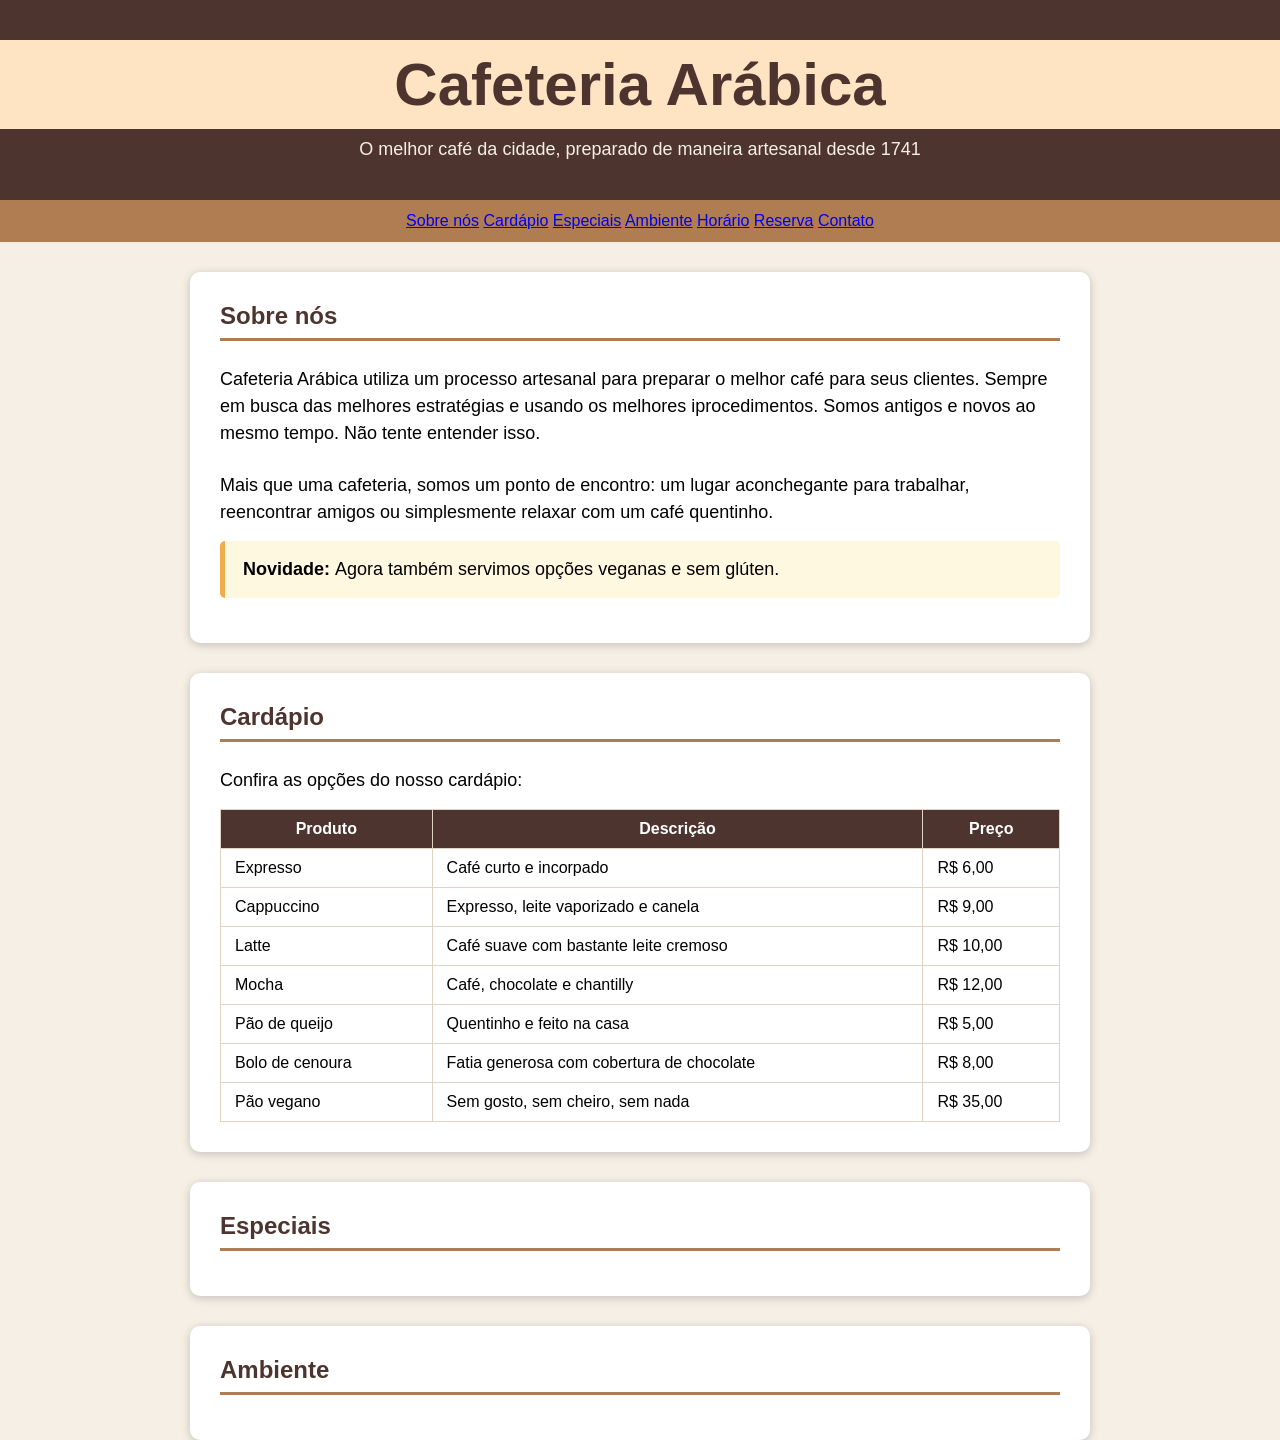
==== index.html @ 1ce94ddb "19/10 - Sobre nós e Cardápio" ====
<!DOCTYPE html>
<html lang="pt-BR">

<head>
    <meta charset="UTF-8">
    <meta name="viewport" content="width=device-width, initial-scale=1.0">
    <title>Aula de HTML e CSS</title>
    <link rel="stylesheet" href="style.css">
</head>

<body>

    <!-- Cabeçalho -->

    <header>
        <h1>Cafeteria Arábica</h1>
        <p>O melhor café da cidade, preparado de maneira artesanal desde 1741</p>
    </header>

    <nav>
        <a href="#sobre">Sobre nós</a>
        <a href="#cardapio">Cardápio</a>
        <a href="#especiais">Especiais</a>
        <a href="#ambiente">Ambiente</a>
        <a href="#">Horário</a>
        <a href="#">Reserva</a>
        <a href="#">Contato</a>
    </nav>

    <main>
        <section id="sobre">
            <h2>Sobre nós</h2>
            <p>Cafeteria Arábica utiliza um processo artesanal para preparar o melhor café para seus clientes. Sempre em
                busca das melhores estratégias e usando os melhores iprocedimentos. Somos antigos e novos ao mesmo
                tempo. Não tente entender isso.</p>
            <p>Mais que uma cafeteria, somos um ponto de encontro: um lugar aconchegante para trabalhar, reencontrar
                amigos ou simplesmente relaxar com um café quentinho.</p>
            <p class="dica"><strong>Novidade: </strong>Agora também servimos opções veganas e sem glúten.</p>
        </section>

        <section id="cardapio">
            <h2>Cardápio</h2>
            <p>Confira as opções do nosso cardápio:</p>
            <table>
                <thead>
                  <tr>
                    <th>Produto</th>
                    <th>Descrição</th>
                    <th>Preço</th>
                  </tr>
                </thead>

                <tbody>
                  <tr>
                    <td>Expresso</td>
                    <td>Café curto e incorpado</td>
                    <td>R$ 6,00</td>
                  </tr>
                  <tr>
                    <td>Cappuccino</td>
                    <td>Expresso, leite vaporizado e canela</td>
                    <td>R$ 9,00</td>
                  </tr>
                  <tr>
                    <td>Latte</td>
                    <td>Café suave com bastante leite cremoso</td>
                    <td>R$ 10,00</td>
                  </tr>
                  <tr>
                    <td>Mocha</td>
                    <td>Café, chocolate e chantilly</td>
                    <td>R$ 12,00</td>
                  </tr>
                  <tr>
                    <td>Pão de queijo</td>
                    <td>Quentinho e feito na casa</td>
                    <td>R$ 5,00</td>
                  </tr>
                  <tr>
                    <td>Bolo de cenoura</td>
                    <td>Fatia generosa com cobertura de chocolate</td>
                    <td>R$ 8,00</td>
                  </tr>
                  <tr>
                    <td>Pão vegano</td>
                    <td>Sem gosto, sem cheiro, sem nada</td>
                    <td>R$ 35,00</td>
                  </tr>
                </tbody>
            </table>
        </section>

        <section id="especiais">
            <h2>Especiais</h2>
        </section>

        <section id="ambiente">
            <h2>Ambiente</h2>
        </section>
    </main>

</body>

</html>
---- style.css ----
/* CSS Reset */
* {
  margin: 0;
  /* Margem externa (da borda para fora) */
  padding: 0;
  /* Margem interna (da borda para dentro) */
}

/* Variáveis para a paleta de cores */
:root {
  --cor-marrom-escuro: #4e342e;
  --cor-titulo: bisque;
  --cor-marrom-claro: #b07d52;
  --cor-fundo-pagina: #f5efe6;
  --cor-fundo-secao: #ffffff;
  --cor-sombra: rgba(0, 0, 0, 0.2);
  --cor-fonte-escura: #000000;
  --cor-fonte-clara: #ffffff;
  --cor-fundo-dica: #fff8e1;
  --cor-borda-dica: #f0ad4e;
  --cor-borda-tabela: #e0d3c4;
}


/* Regra de formatação */
main {
  width: 900px;
  /* Largura de um bloco (tag) */
  margin: 0px auto;
  /* text-align: center;     <---- */
}

body {
  font-family:
    /*'Wild Words',*/
    Georgia, Arial, Helvetica, sans-serif;
  background-color: var(--cor-fundo-pagina);
}

header {
  background-color: var(--cor-marrom-escuro);
  /* Cor do Fundo */
  color: var(--cor-fonte-clara);
  /* Cor da Face (Fonte) */
  text-align: center;
  /* Alinhamento horizontal */
  padding: 40px 0px;
  /* (Up,Right,Down,Left) */
}
header p{
  color: var(--cor-fundo-pagina);
}

h1 {
  font-size: 60px;
  color: var(--cor-marrom-escuro);
  background-color: var(--cor-titulo);
  padding: 10px;
}

p {
  font-size: 18px;
  padding-top: 10px;
}

/**/
nav {
  background-color: var(--cor-marrom-claro);
  text-align: center;
  /*margin: 10px; /* (Up,Right,Down,Left) */
  padding: 12px;
}

section {
  margin-top: 30px;
  padding: 30px;
  background-color: var(--cor-fundo-secao);
  box-shadow: 0px 2px 10px var(--cor-sombra);
  border-radius: 10px;
  /* Cantos arredondados */
  /*
deslocamento horizontal
deslocamento vertical
desfoque
*/
}

section h2 {
  color: var(--cor-marrom-escuro);
  border-bottom: 3px solid var(--cor-marrom-claro);
  margin-bottom: 15px;
  padding-bottom: 8px;
}

section p {
  margin-bottom: 15px;
  line-height: 150%;
}

/* Criar uma classe no CSS */
.dica {
  background-color: var(--cor-fundo-dica);
  border-left: 5px solid var(--cor-borda-dica);
  /* padding-left: +5px; */
  padding: 15px 18px;
  border-radius: 5px;
}

/* FORMATAÇÃO DA TABELA */
table{
  width: 100%; /* Ocupa a section inteira */
  border-collapse: collapse; /* Remove os espaços entre as linhas e as colunas */
}
th, td{
  border: 1px solid var(--cor-borda-tabela);
  padding: 10px 14px;
  /* text-align: left; */
}
th{
  background-color: var(--cor-marrom-escuro);
  color: var(--cor-fonte-clara);
}

@font-face {
  font-family: 'Wild Words';
  src: url('Wild-Words-Font/Wild Words Roman.ttf') format('truetype');
  font-weight: normal;
  font-style: normal;
}

@font-face {
  font-family: 'Wild Words';
  src: url('Wild-Words-Font/Wild Words Italic.ttf') format('truetype');
  font-weight: normal;
  font-style: italic;
}

@font-face {
  font-family: 'Wild Words';
  src: url('Wild-Words-Font/Wild Words Bold Italic.ttf') format('truetype');
  font-weight: bold;
  font-style: italic;
}
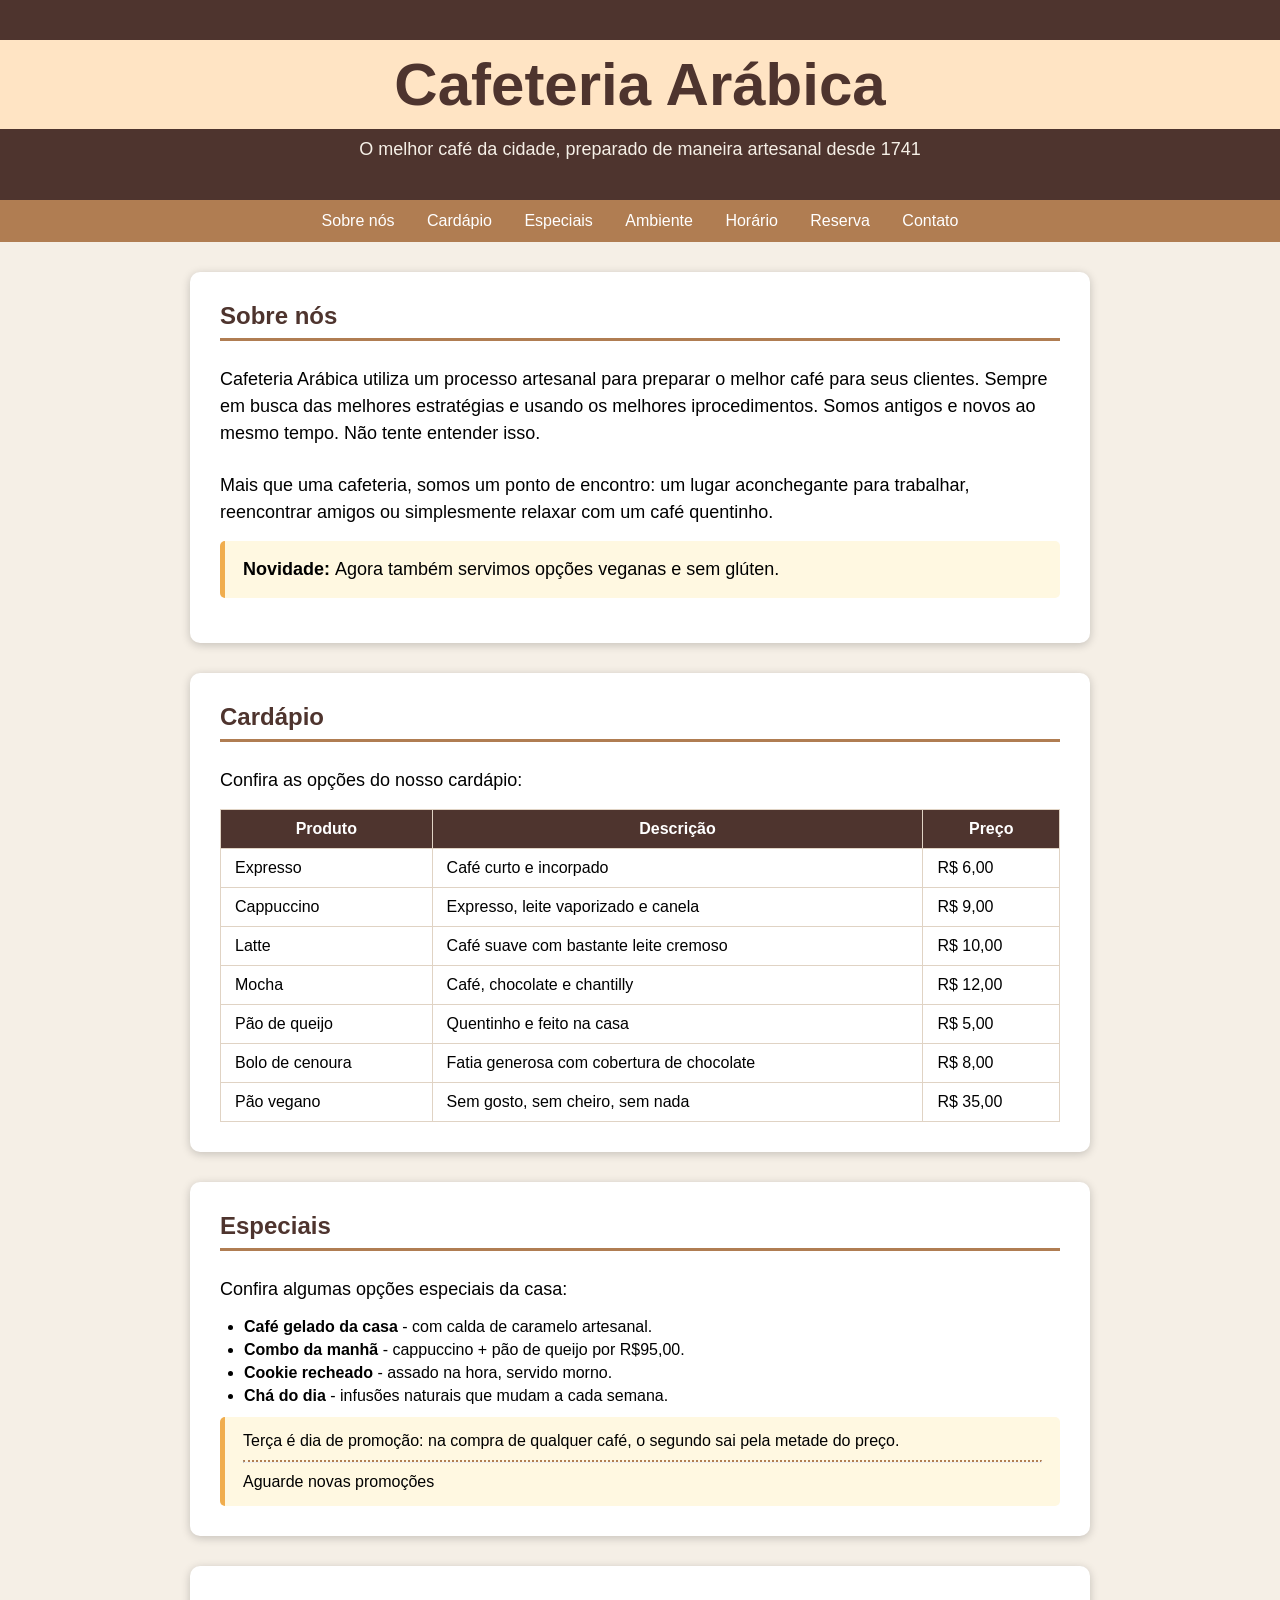
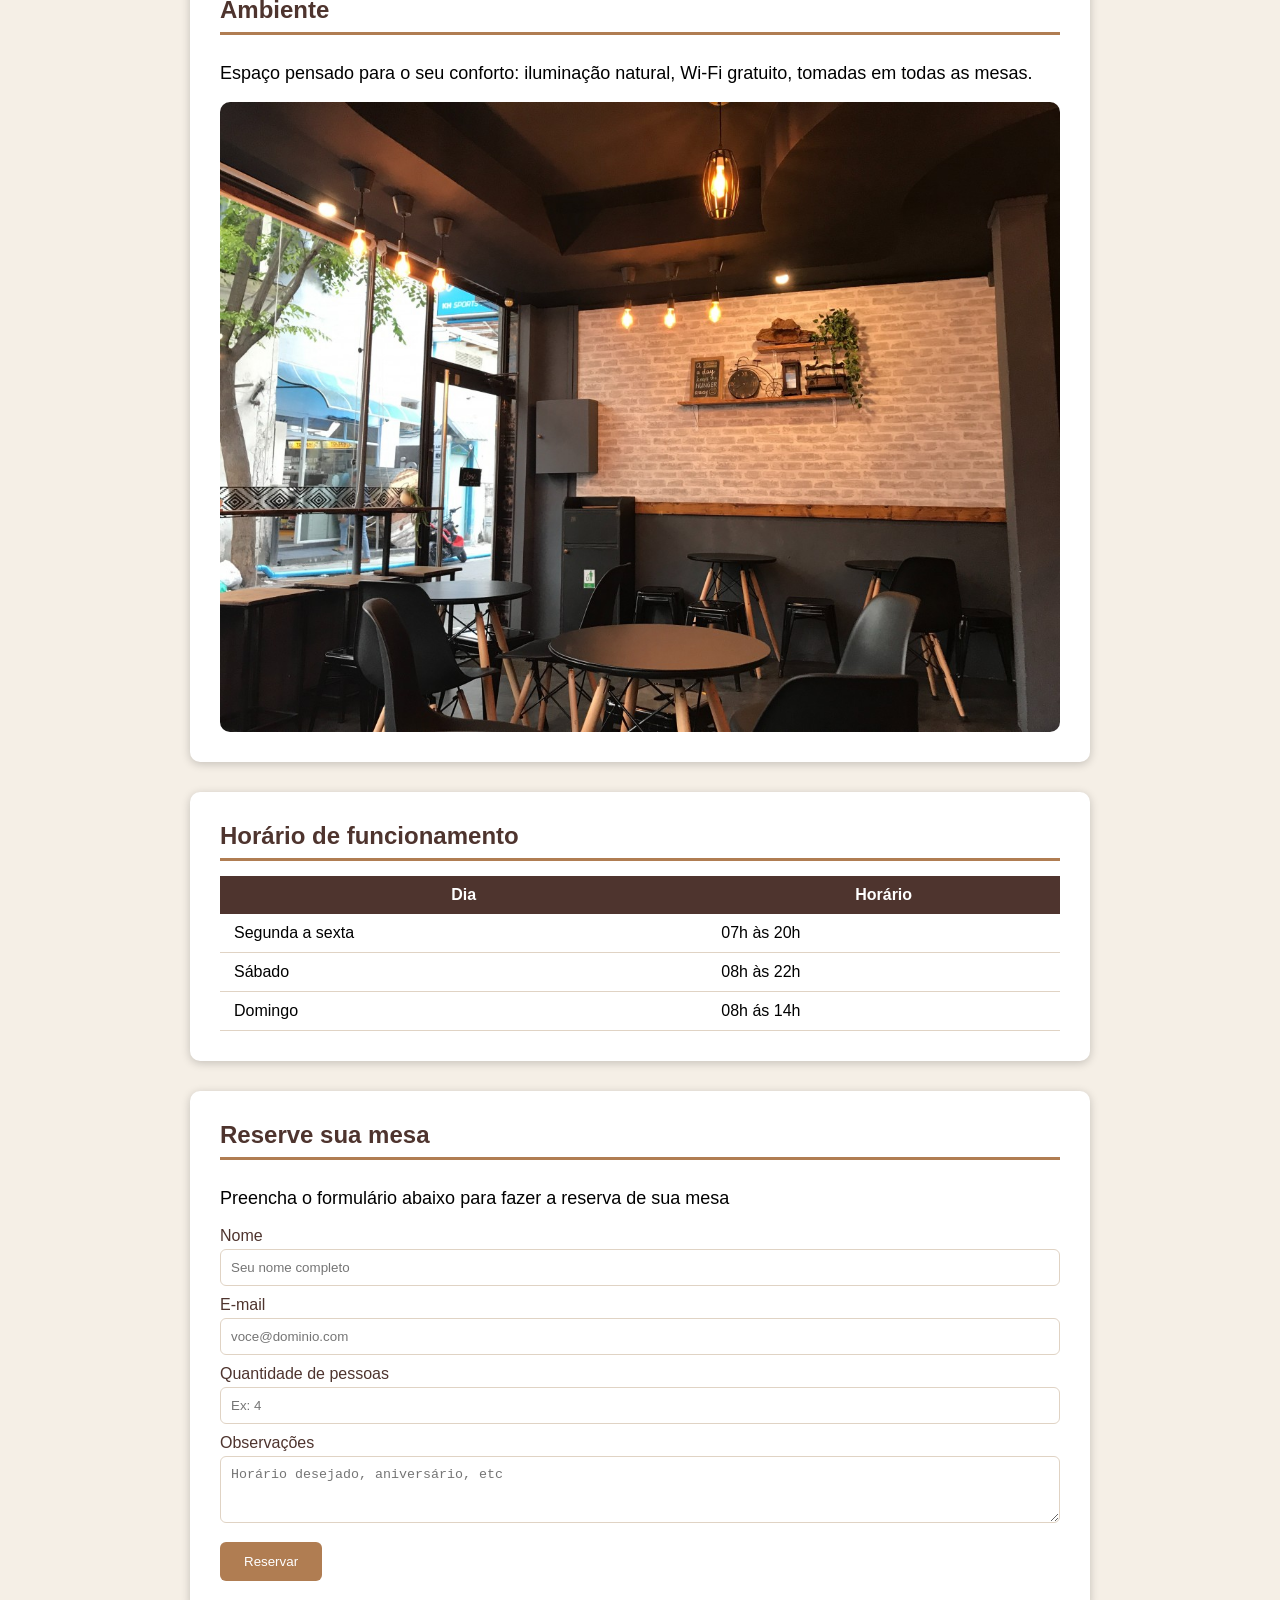
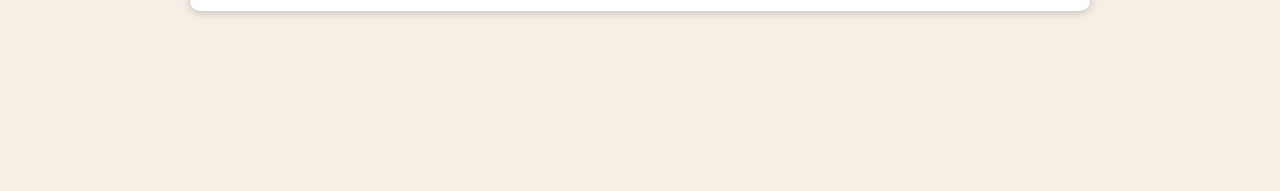
==== commit 9953e699: "28/10 - Horario e Reserva" ====
--- a/index.html
+++ b/index.html
@@ -22,8 +22,8 @@
         <a href="#cardapio">Cardápio</a>
         <a href="#especiais">Especiais</a>
         <a href="#ambiente">Ambiente</a>
-        <a href="#">Horário</a>
-        <a href="#">Reserva</a>
+        <a href="#horario">Horário</a>
+        <a href="#reserva">Reserva</a>
         <a href="#">Contato</a>
     </nav>
 
@@ -92,12 +92,93 @@
 
         <section id="especiais">
             <h2>Especiais</h2>
+            <p>Confira algumas opções especiais da casa:</p>
+            <ul>
+              <li><strong>Café gelado da casa</strong> - com calda de caramelo artesanal.</li>
+              <li><strong>Combo da manhã</strong> - cappuccino + pão de queijo por R$95,00.</li>
+              <li><strong>Cookie recheado</strong> - assado na hora, servido morno.</li>
+              <li><strong>Chá do dia</strong> - infusões naturais que mudam a cada semana.</li>
+            </ul>
+            <div class="dica">
+              Terça é dia de promoção: na compra de qualquer café, o segundo sai pela metade do preço.
+              <hr>
+              Aguarde novas promoções
+            </div>
         </section>
 
         <section id="ambiente">
             <h2>Ambiente</h2>
+            <p>Espaço pensado para o seu conforto: iluminação natural, Wi-Fi gratuito, tomadas em todas as mesas.</p>
+
+            <img src="images/cafeteria.jpg" alt="Imagem da cafeteria">
+            <!-- <img src="images/gojo-larp.png" alt="Gojo LARP"> -->
+        </section>
+
+        <section id="horario">
+          <h2>Horário de funcionamento</h2>
+
+          <table class="horario-funcionamento">
+
+            <thead>
+              <tr>
+                <th>Dia</th>
+                <th>Horário</th>
+              </tr>
+            </thead>
+
+            <tbody>
+              <tr>
+                <td>Segunda a sexta</td>
+                <td>07h às 20h</td>
+              </tr>
+              <tr>
+                <td>Sábado</td>
+                <td>08h às 22h</td>
+              </tr>
+              <tr>
+                <td>Domingo</td>
+                <td>08h ás 14h</td>
+              </tr>
+            </tbody>
+
+          </table>
+        </section>
+
+        <section id="reserva">
+          <h2>Reserve sua mesa</h2>
+          <p>Preencha o formulário abaixo para fazer a reserva de sua mesa</p>
+
+          <form action=""> <!-- processar.php -->
+            <label for="nome">Nome</label>
+            <input type="text" id="nome" placeholder="Seu nome completo">
+
+            <label for="email">E-mail</label>
+            <input type="email" id="email" placeholder="voce@dominio.com">
+
+            <label for="pessoas">Quantidade de pessoas</label>
+            <input type="number" id="pessoas" placeholder="Ex: 4">
+
+            <label for="obs">Observações</label>
+            <textarea id="obs" rows="3" placeholder="Horário desejado, aniversário, etc"></textarea>
+
+            <button type="submit">Reservar</button>
+          </form>
+
         </section>
     </main>
+
+
+
+    <br>
+    <br>
+    <br>
+    <br>
+    <br>
+    <br>
+    <br>
+    <br>
+    <br>
+    <br>
 
 </body>
 
--- a/style.css
+++ b/style.css
@@ -4,13 +4,18 @@
   /* Margem externa (da borda para fora) */
   padding: 0;
   /* Margem interna (da borda para dentro) */
+  box-sizing: border-box;
+  /*
+  content-box: soma todosos espaços e expande
+  border-box: soma todos os espaços e reduz (conteúdo + espaços)
+  */
 }
 
 /* Variáveis para a paleta de cores */
 :root {
   --cor-marrom-escuro: #4e342e;
   --cor-titulo: bisque;
-  --cor-marrom-claro: #b07d52;
+  --cor-marrom-claro: #b07d52; /* (marrom-medio) */
   --cor-fundo-pagina: #f5efe6;
   --cor-fundo-secao: #ffffff;
   --cor-sombra: rgba(0, 0, 0, 0.2);
@@ -19,6 +24,7 @@
   --cor-fundo-dica: #fff8e1;
   --cor-borda-dica: #f0ad4e;
   --cor-borda-tabela: #e0d3c4;
+  --cor-marrom-hover: #935f3a;
 }
 
 
@@ -69,6 +75,17 @@
   text-align: center;
   /*margin: 10px; /* (Up,Right,Down,Left) */
   padding: 12px;
+}
+
+nav a {
+  color: var(--cor-fonte-clara);
+  text-decoration: none;
+  padding: 8px 14px;
+  border-radius: 6px;
+}
+
+nav a:hover {
+  background-color: var(--cor-marrom-hover);
 }
 
 section {
@@ -85,6 +102,13 @@
 */
 }
 
+section img {
+  max-width: 100%;
+  height: auto;
+  display: block;
+  border-radius: 10px;
+}
+
 section h2 {
   color: var(--cor-marrom-escuro);
   border-bottom: 3px solid var(--cor-marrom-claro);
@@ -95,6 +119,20 @@
 section p {
   margin-bottom: 15px;
   line-height: 150%;
+}
+
+section ul, section ol {
+  margin-left: 24px;
+  margin-bottom: 12px;
+}
+
+section li {
+  margin-bottom: 5px;
+}
+
+section hr {
+  border-top: 2px dotted var(--cor-marrom-claro);
+  margin: 10px 0px;
 }
 
 /* Criar uma classe no CSS */
@@ -106,6 +144,15 @@
   border-radius: 5px;
 }
 
+.horario-funcionamento th {
+  border: none;
+}
+
+.horario-funcionamento td {
+border: none;
+border-bottom: 1px solid var(--cor-borda-tabela);
+}
+
 /* FORMATAÇÃO DA TABELA */
 table{
   width: 100%; /* Ocupa a section inteira */
@@ -119,6 +166,35 @@
 th{
   background-color: var(--cor-marrom-escuro);
   color: var(--cor-fonte-clara);
+}
+
+/* Formatação do formulário */
+
+form label {
+  display: block; /* Transforma a tag em um bloco. Antes label era inline */
+  margin: 10px 0px 4px;
+  color: var(--cor-marrom-escuro);
+}
+
+form input, form textarea {
+  width: 100%;
+  padding: 10px;
+  border-radius: 6px;
+  border: 1px solid var(--cor-borda-tabela);
+}
+
+form button {
+  margin-top: 15px;
+  border: none;
+  background-color: var(--cor-marrom-claro);
+  color: var(--cor-fonte-clara);
+  padding: 12px 24px;
+  border-radius: 6px;
+  cursor: pointer;
+}
+
+form button:hover {
+  background-color: var(--cor-marrom-hover);
 }
 
 @font-face {
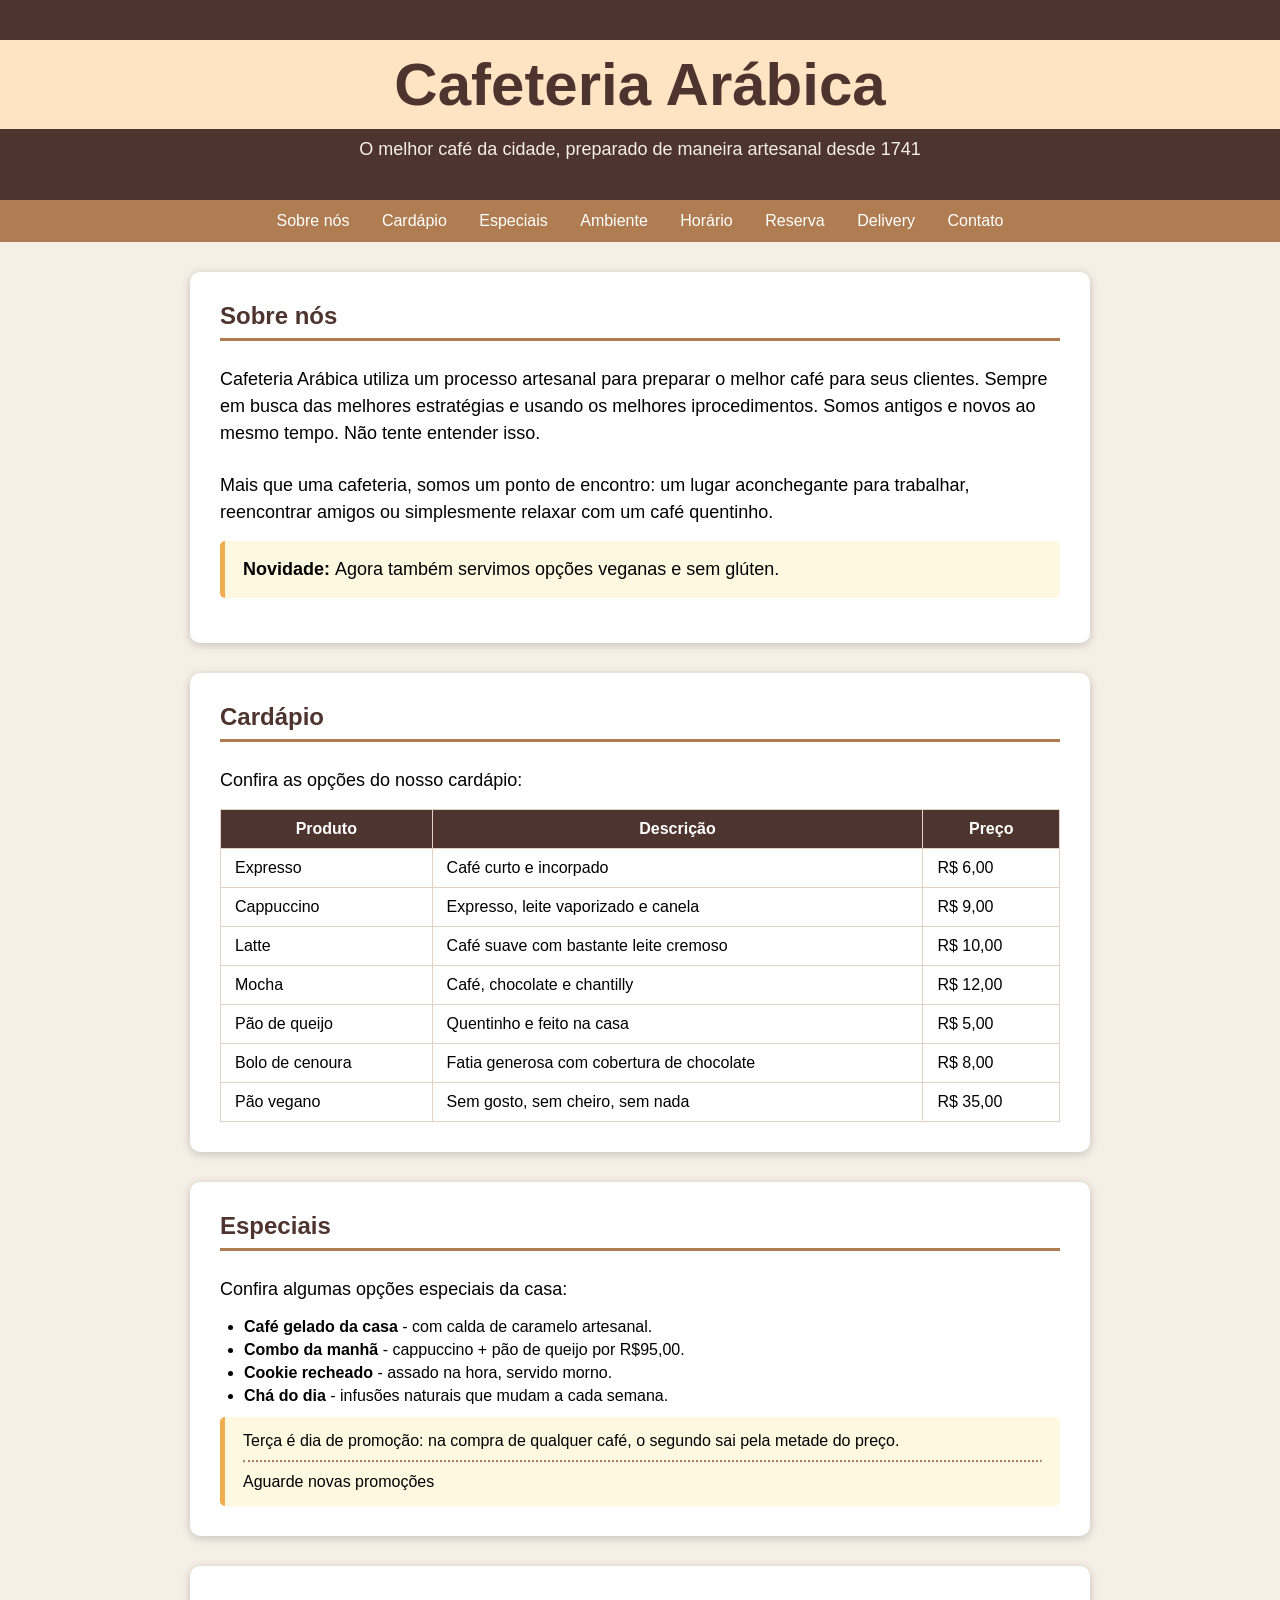
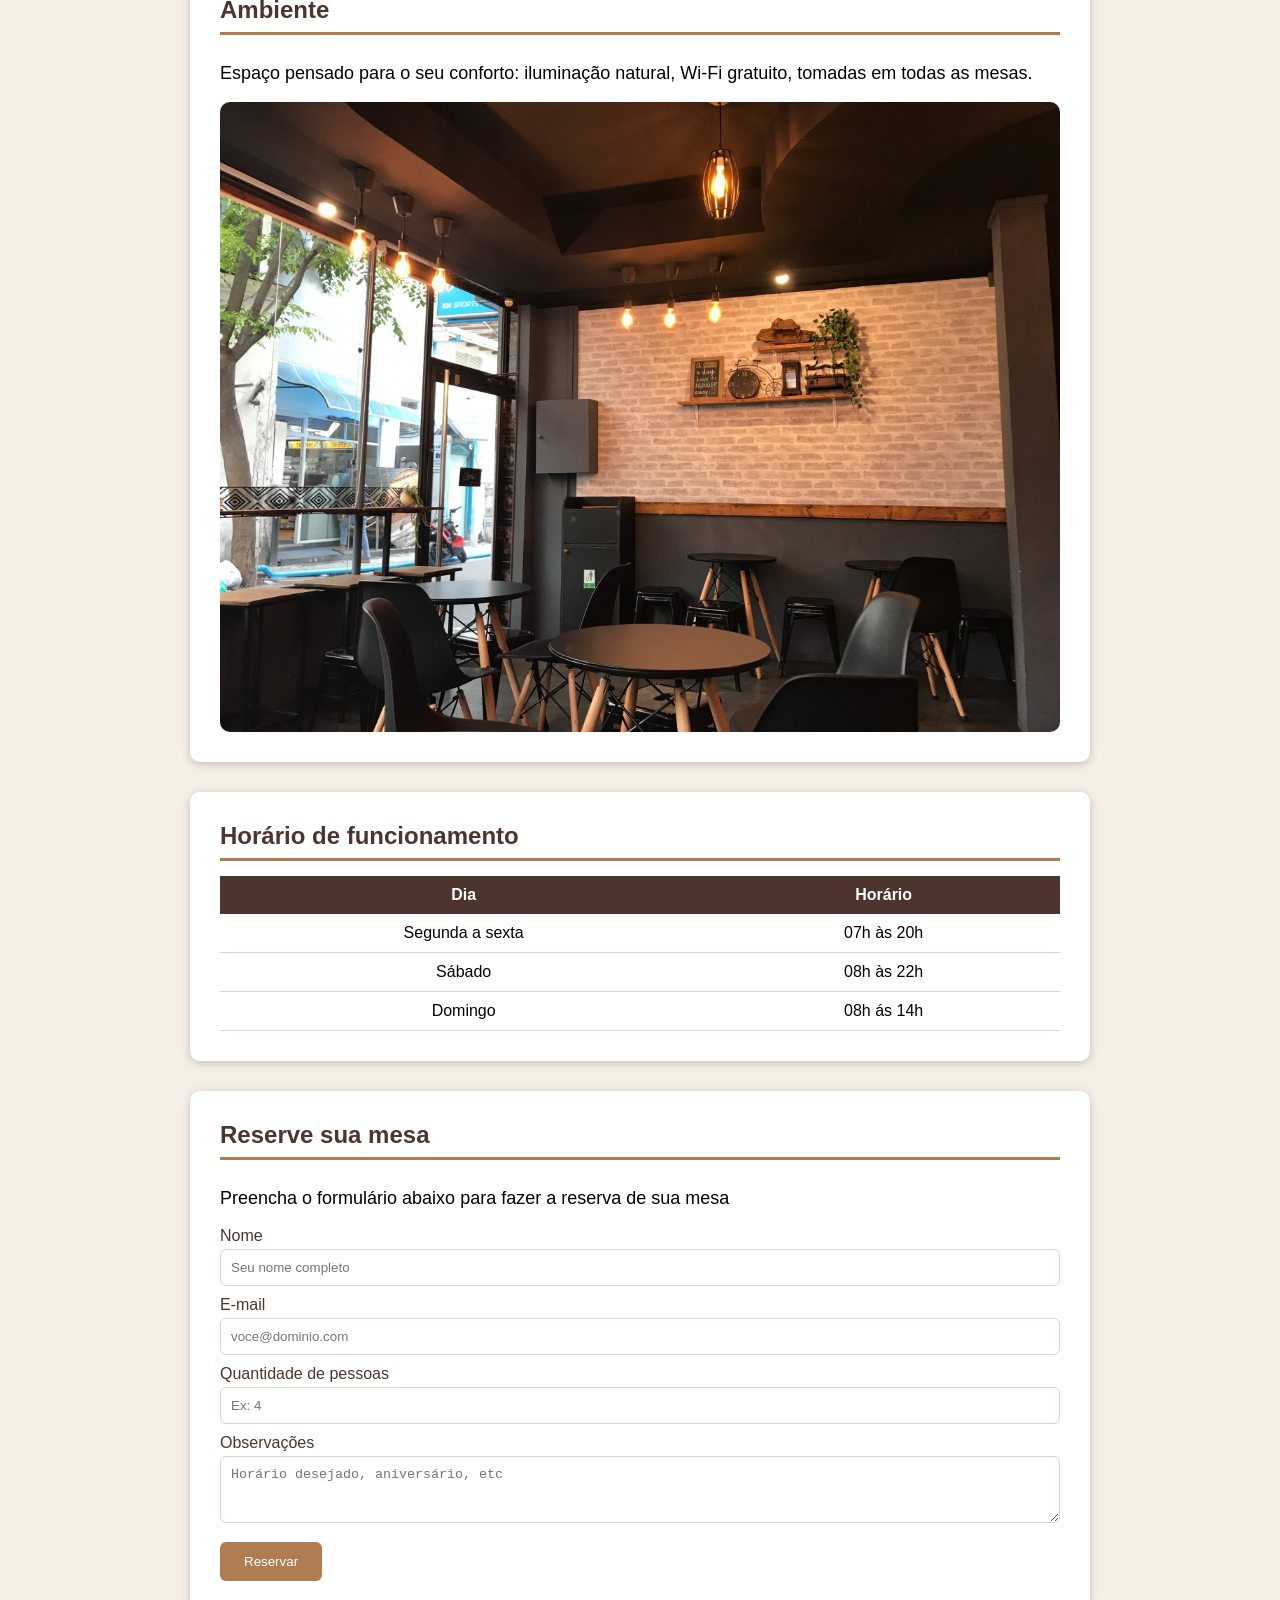
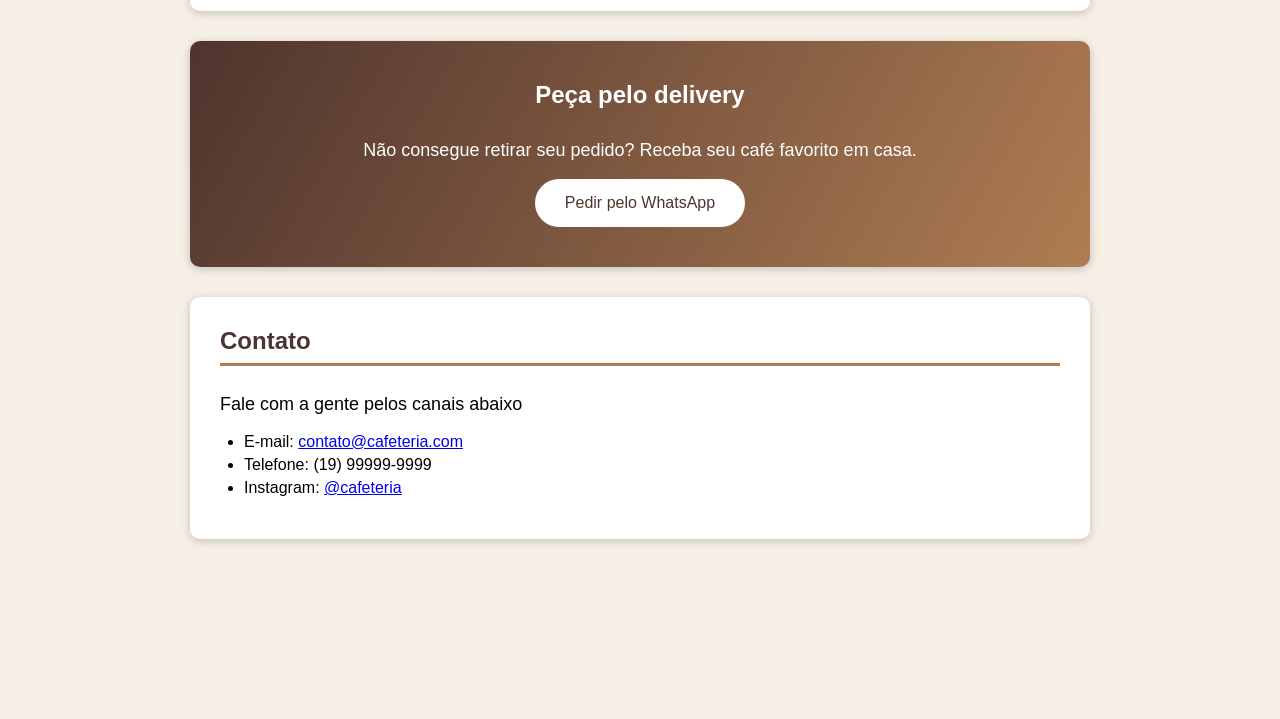
==== commit 201f898a: "30/10 - Delivery e Contato" ====
--- a/index.html
+++ b/index.html
@@ -24,7 +24,8 @@
         <a href="#ambiente">Ambiente</a>
         <a href="#horario">Horário</a>
         <a href="#reserva">Reserva</a>
-        <a href="#">Contato</a>
+        <a href="#delivery">Delivery</a>
+        <a href="#contato">Contato</a>
     </nav>
 
     <main>
@@ -165,6 +166,22 @@
           </form>
 
         </section>
+
+        <section id="delivery">
+          <h2>Peça pelo delivery</h2>
+          <p>Não consegue retirar seu pedido? Receba seu café favorito em casa.</p>
+          <a href="http://api.whatsapp.com/send/?phone=5519982044732" target="_blank" class="botao">Pedir pelo WhatsApp</a>
+        </section>
+
+        <section id="contato">
+          <H2>Contato</H2>
+          <p>Fale com a gente pelos canais abaixo</p>
+          <ul>
+            <li>E-mail: <a href="mailto:contato@cafeteria.com">contato@cafeteria.com</a></li>
+            <li>Telefone: (19) 99999-9999</li>
+            <li>Instagram: <a href="https://instagram.com/minecraft" target="_blank">@cafeteria</a></li>
+          </ul>
+        </section>
     </main>
 
 
--- a/style.css
+++ b/style.css
@@ -151,6 +151,7 @@
 .horario-funcionamento td {
 border: none;
 border-bottom: 1px solid var(--cor-borda-tabela);
+text-align: center;
 }
 
 /* FORMATAÇÃO DA TABELA */
@@ -195,6 +196,35 @@
 
 form button:hover {
   background-color: var(--cor-marrom-hover);
+}
+
+/* Formatação da seção Delivery usando o ID */
+
+#delivery {
+  text-align: center;
+  padding: 40px 20px;
+  background: linear-gradient(120deg, var(--cor-marrom-escuro), var(--cor-marrom-claro));
+  color: var(--cor-fonte-clara);
+}
+
+#delivery h2 {
+  margin-bottom: 10px;
+  border-bottom: none;
+  color: var(--cor-fonte-clara);
+}
+
+.botao {
+  background-color: var(--cor-fonte-clara);
+  color: var(--cor-marrom-escuro);
+  text-decoration: none;
+  padding: 15px 30px;
+  border-radius: 30px;
+  display: inline-block; /* Combina comportamento imline com block */
+}
+
+.botao:hover {
+  /* transform: translate3D(3px, 3px, 3px); */
+  background-color: #25D366;
 }
 
 @font-face {
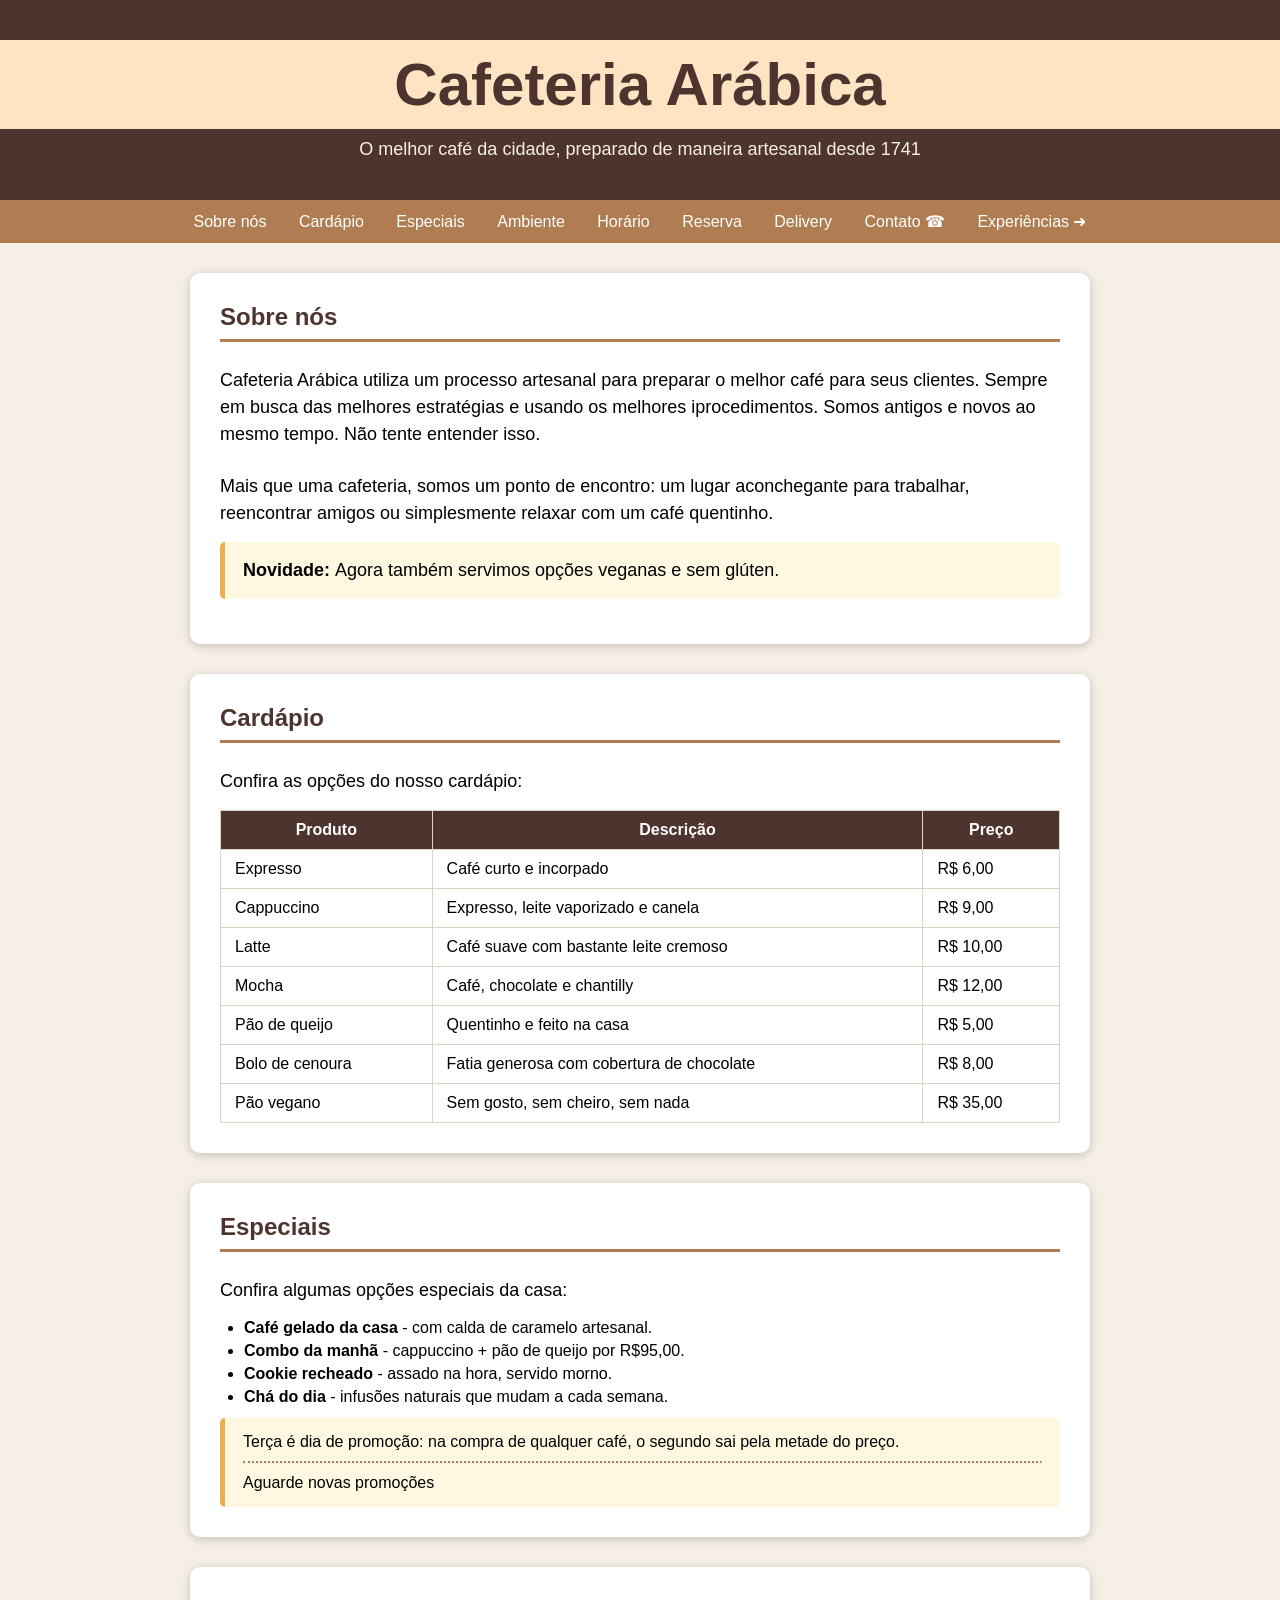
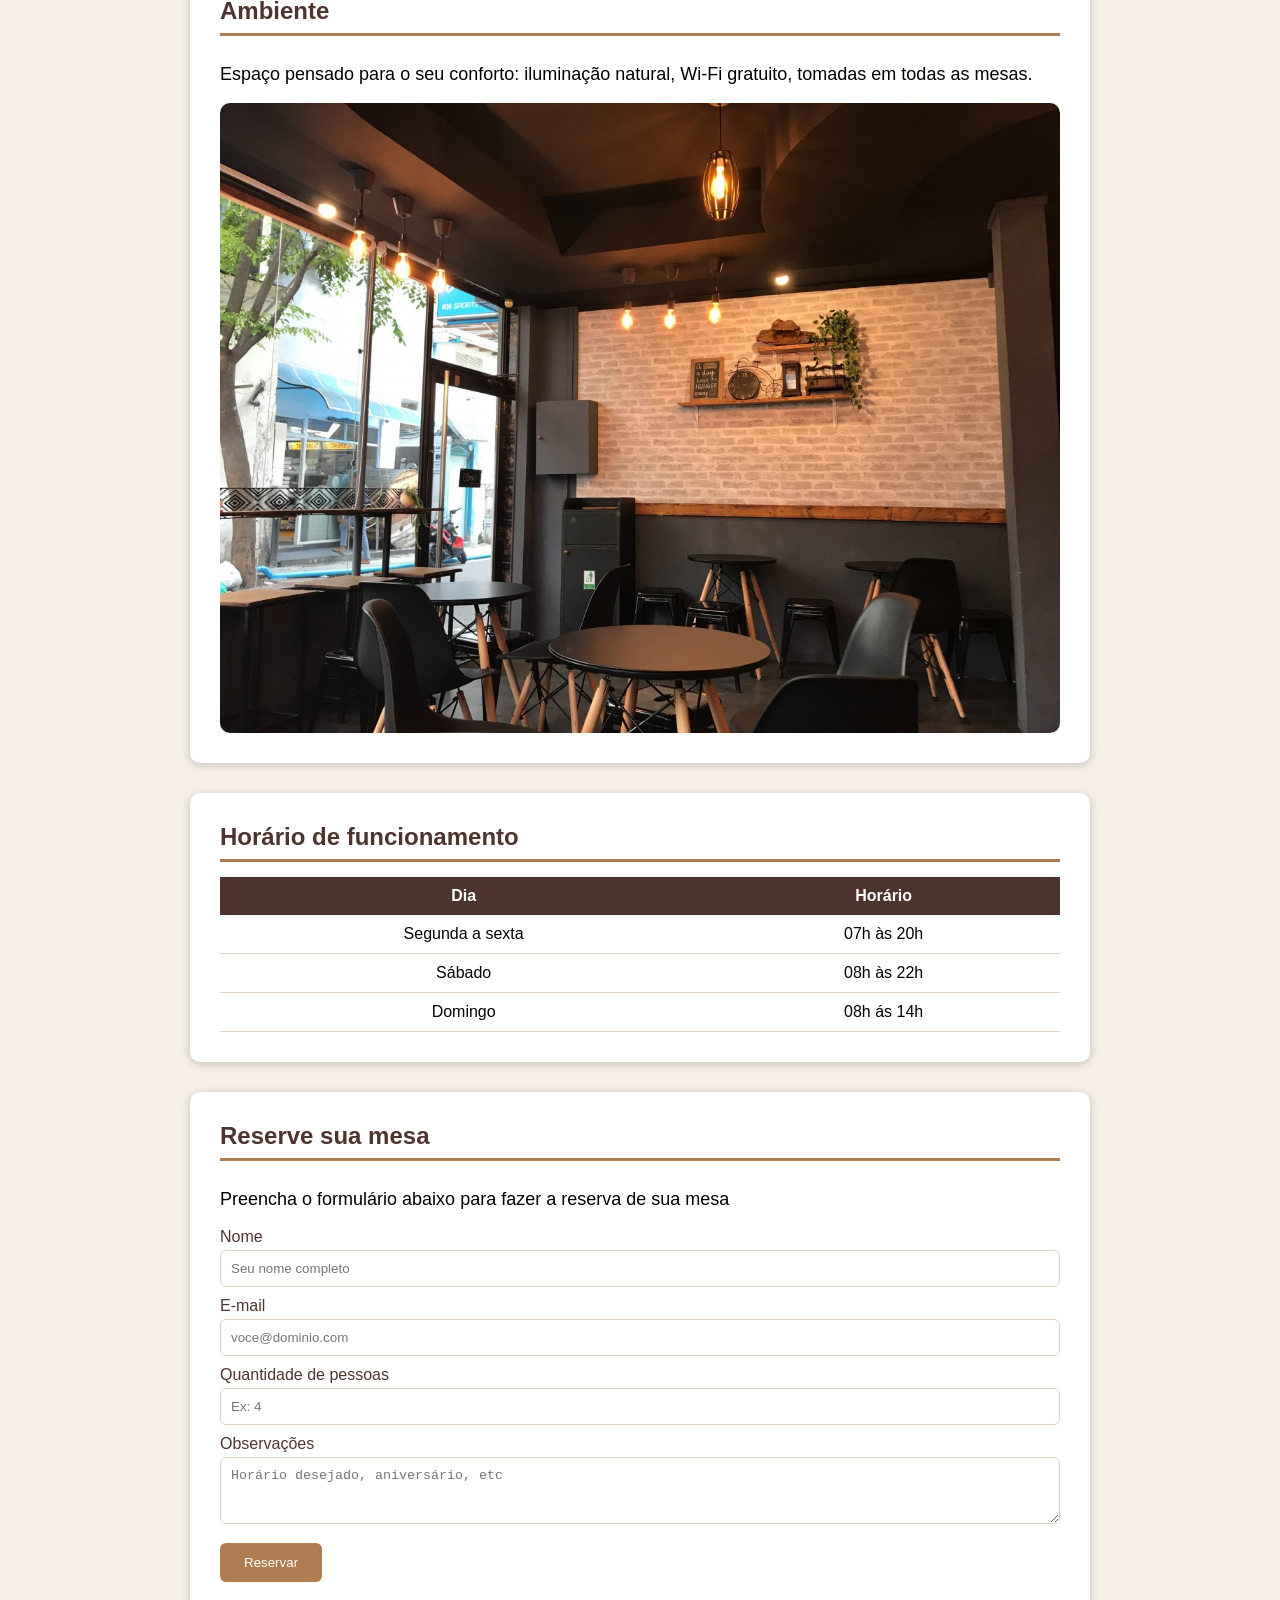
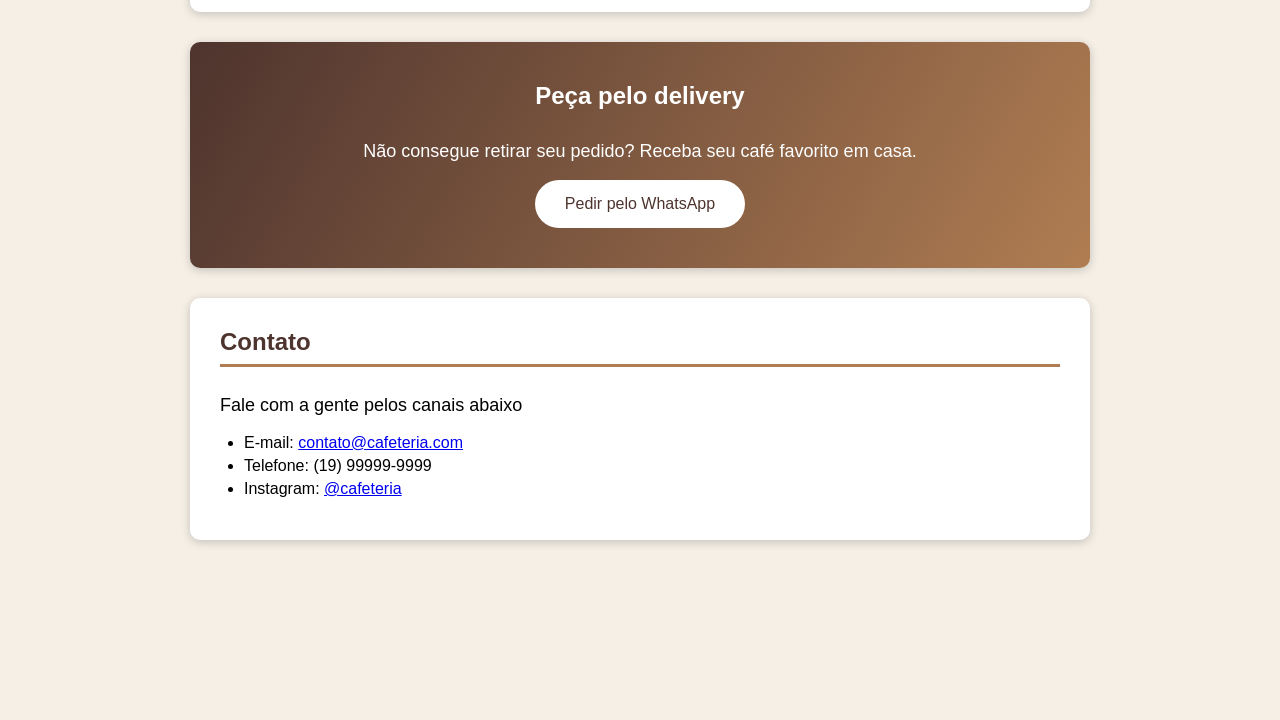
==== commit e260ab76: "09/11 - Página 'Experiências'" ====
--- a/index.html
+++ b/index.html
@@ -25,7 +25,8 @@
         <a href="#horario">Horário</a>
         <a href="#reserva">Reserva</a>
         <a href="#delivery">Delivery</a>
-        <a href="#contato">Contato</a>
+        <a href="#contato">Contato &#x0260E;</a>
+        <a href="avancado.html">Experiências &#10140;</a>
     </nav>
 
     <main>
--- a/style.css
+++ b/style.css
@@ -15,7 +15,7 @@
 :root {
   --cor-marrom-escuro: #4e342e;
   --cor-titulo: bisque;
-  --cor-marrom-claro: #b07d52; /* (marrom-medio) */
+  --cor-marrom-medio: #b07d52; /* (marrom-medio) */
   --cor-fundo-pagina: #f5efe6;
   --cor-fundo-secao: #ffffff;
   --cor-sombra: rgba(0, 0, 0, 0.2);
@@ -71,10 +71,14 @@
 
 /**/
 nav {
-  background-color: var(--cor-marrom-claro);
+  background-color: var(--cor-marrom-medio);
   text-align: center;
   /*margin: 10px; /* (Up,Right,Down,Left) */
   padding: 12px;
+
+  position: sticky;
+  top: 0px;
+  z-index: 1000;
 }
 
 nav a {
@@ -111,7 +115,7 @@
 
 section h2 {
   color: var(--cor-marrom-escuro);
-  border-bottom: 3px solid var(--cor-marrom-claro);
+  border-bottom: 3px solid var(--cor-marrom-medio);
   margin-bottom: 15px;
   padding-bottom: 8px;
 }
@@ -131,7 +135,7 @@
 }
 
 section hr {
-  border-top: 2px dotted var(--cor-marrom-claro);
+  border-top: 2px dotted var(--cor-marrom-medio);
   margin: 10px 0px;
 }
 
@@ -187,7 +191,7 @@
 form button {
   margin-top: 15px;
   border: none;
-  background-color: var(--cor-marrom-claro);
+  background-color: var(--cor-marrom-medio);
   color: var(--cor-fonte-clara);
   padding: 12px 24px;
   border-radius: 6px;
@@ -203,7 +207,7 @@
 #delivery {
   text-align: center;
   padding: 40px 20px;
-  background: linear-gradient(120deg, var(--cor-marrom-escuro), var(--cor-marrom-claro));
+  background: linear-gradient(120deg, var(--cor-marrom-escuro), var(--cor-marrom-medio));
   color: var(--cor-fonte-clara);
 }
 
